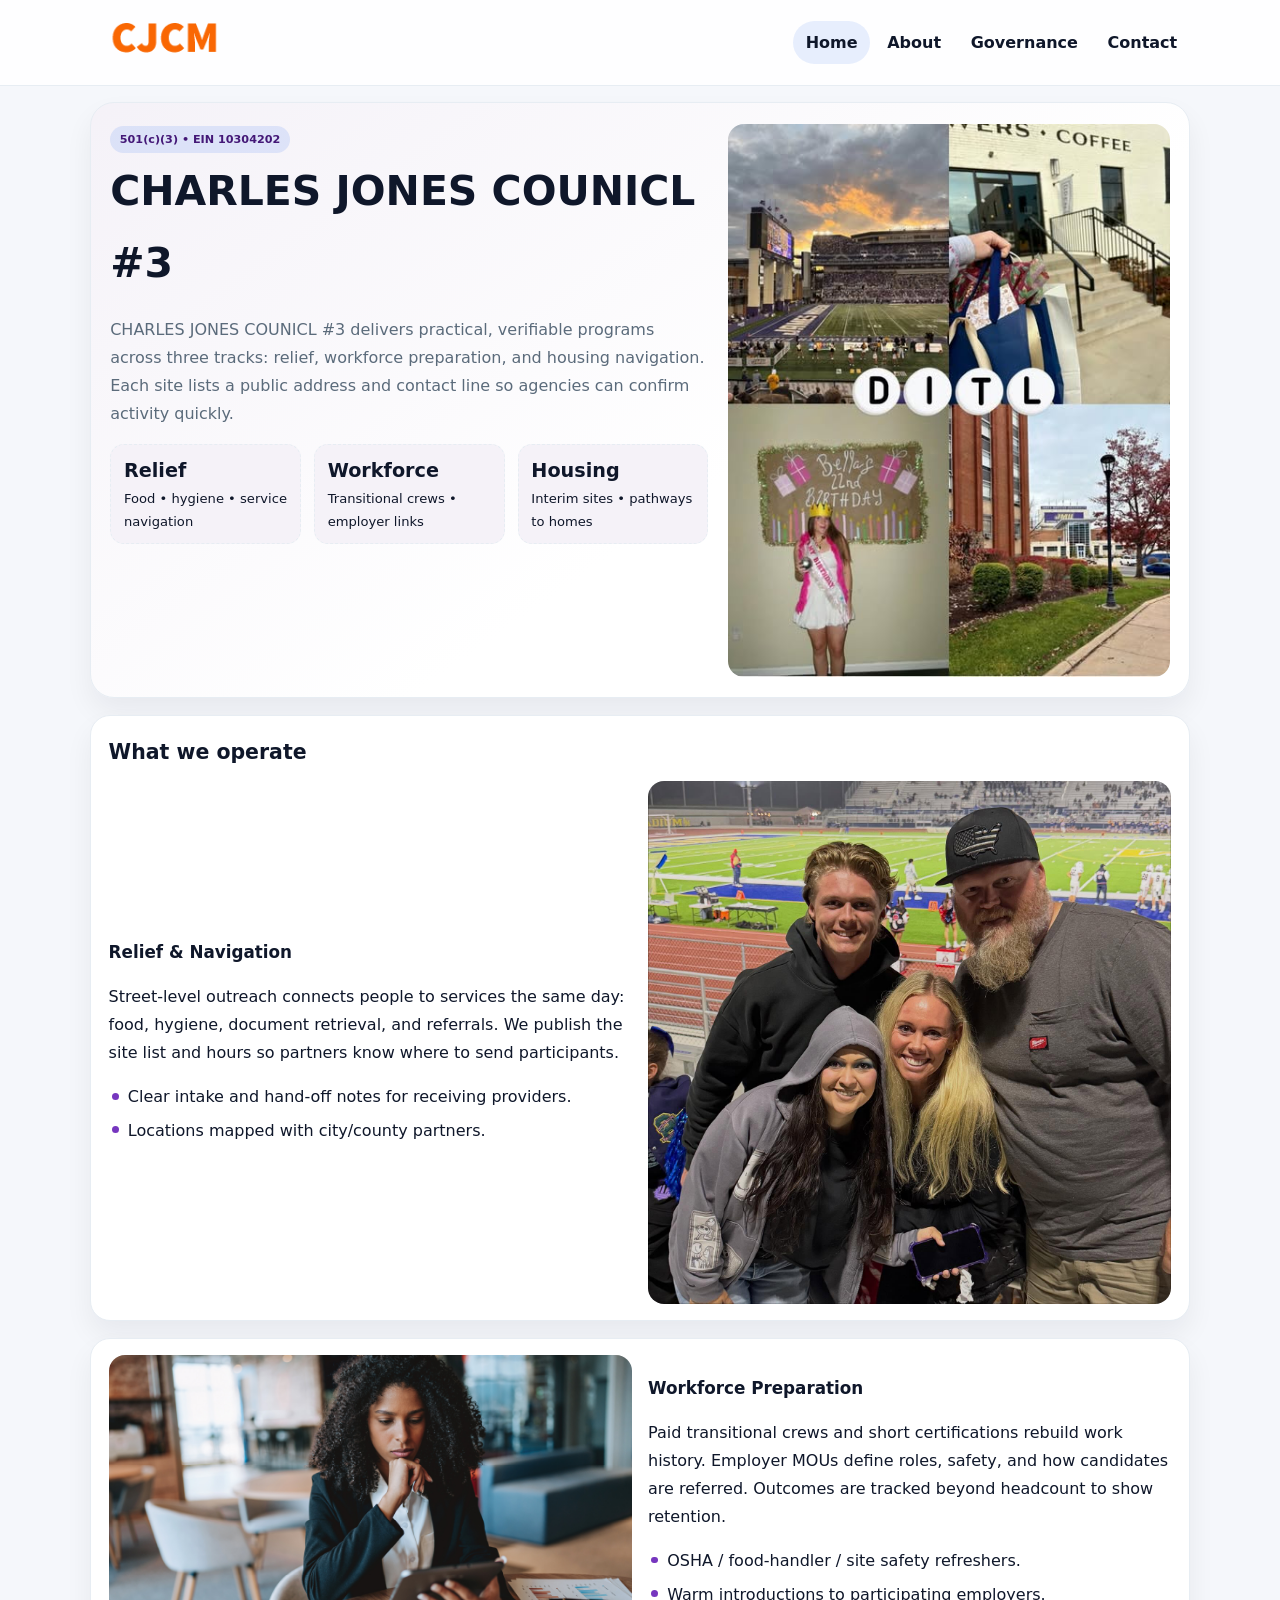
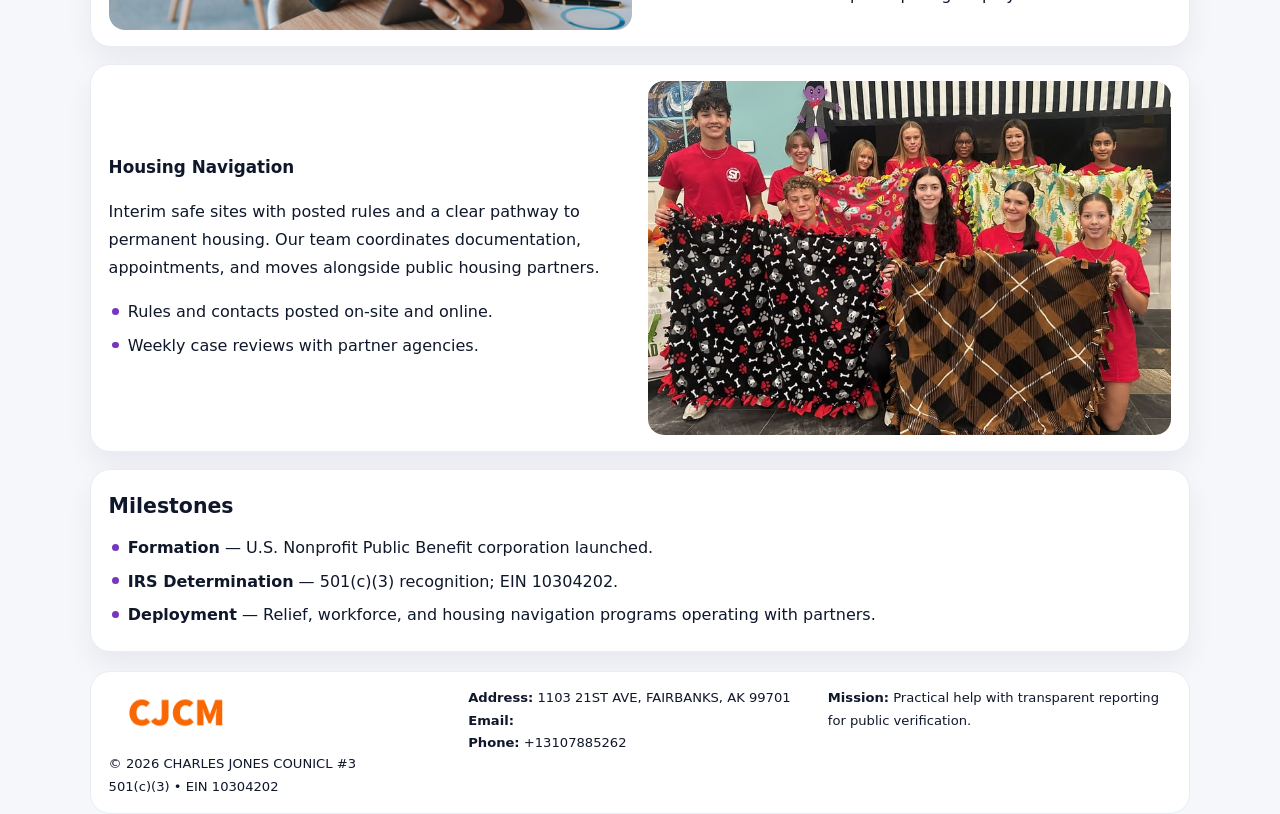
==== index.html @ 01d2bbae "Initial commit" ====
<!doctype html><html lang="en"><head>
<meta charset="utf-8">
<meta name="viewport" content="width=device-width,initial-scale=1">
<title>CHARLES JONES COUNICL #3 – Nonprofit • 2025</title>
<link rel="stylesheet" href="assets/styles.css">
<link rel="icon" href="images/logo.png">
<meta name="data-ein" content="10304202">
<meta name="data-name" content="CHARLES JONES COUNICL #3">
  <meta name="description" content="Dedicated to community services, education, and direct relief, CHARLES JONES COUNICL #3 collaborates with neighbors and partners to deliver practical help and long-term impact.">
</head><body>
<div style="position:absolute;left:-9999px;top:-9999px;opacity:0" data-uniq="{{UNIQUE_BLOB}}">
  <span>Dedicated to community services, education, and direct relief, CHARLES JONES COUNICL #3 collaborates with neighbors and partners to deliver practical help and long-term impact.</span><svg width="12" height="12" viewBox="0 0 12 12" xmlns="http://www.w3.org/2000/svg"><circle cx="6" cy="6" r="5" fill="#28a745"/></svg><img src="images/jobs.jpg" width="1" height="1" alt="" loading="lazy"/>
</div>

<header class="header">
  <div class="c1bcbf2db47">
    <a href="index.html"><img src="images/logo.png" alt=""></a>
    <div class="links">
      <a class="active" href="index.html">Home</a>
      <a href="about.html">About</a>
      <a href="governance.html">Governance</a>
      <a href="contact.html">Contact</a>
    </div>
  </div>
</header>

<section class="mast">
  <div>
    <span class="c0b2be06195">501(c)(3) • EIN 10304202</span>
    <h1>CHARLES JONES COUNICL #3</h1>
    <p>CHARLES JONES COUNICL #3 delivers practical, verifiable programs across three tracks: relief, workforce preparation, and housing navigation. Each site lists a public address and contact line so agencies can confirm activity quickly.</p>
    <div class="stats">
      <div class="stat"><b>Relief</b><div class="small">Food • hygiene • service navigation</div></div>
      <div class="stat"><b>Workforce</b><div class="small">Transitional crews • employer links</div></div>
      <div class="stat"><b>Housing</b><div class="small">Interim sites • pathways to homes</div></div>
    </div>
  </div>
  <img class="img" src="images/hero.jpg" alt="Program hero">
</section>

<section class="section panel">
  <h2>What we operate</h2>
  <div class="z">
    <div>
      <h3>Relief & Navigation</h3>
      <p>Street-level outreach connects people to services the same day: food, hygiene, document retrieval, and referrals. We publish the site list and hours so partners know where to send participants.</p>
      <ul class="timeline">
        <li>Clear intake and hand-off notes for receiving providers.</li>
        <li>Locations mapped with city/county partners.</li>
      </ul>
    </div>
    <img class="img" src="images/relief.jpg" alt="">
  </div>
</section>

<section class="section panel">
  <div class="z rev">
    <img class="img" src="images/jobs.jpg" alt="">
    <div>
      <h3>Workforce Preparation</h3>
      <p>Paid transitional crews and short certifications rebuild work history. Employer MOUs define roles, safety, and how candidates are referred. Outcomes are tracked beyond headcount to show retention.</p>
      <ul class="timeline">
        <li>OSHA / food-handler / site safety refreshers.</li>
        <li>Warm introductions to participating employers.</li>
      </ul>
    </div>
  </div>
</section>

<section class="section panel">
  <div class="z">
    <div>
      <h3>Housing Navigation</h3>
      <p>Interim safe sites with posted rules and a clear pathway to permanent housing. Our team coordinates documentation, appointments, and moves alongside public housing partners.</p>
      <ul class="timeline">
        <li>Rules and contacts posted on-site and online.</li>
        <li>Weekly case reviews with partner agencies.</li>
      </ul>
    </div>
    <img class="img" src="images/land.jpg" alt="">
  </div>
</section>

<section class="section panel">
  <h2>Milestones</h2>
  <ul class="timeline">
    <li><strong>Formation</strong> — U.S. Nonprofit Public Benefit corporation launched.</li>
    <li><strong>IRS Determination</strong> — 501(c)(3) recognition; EIN 10304202.</li>
    <li><strong>Deployment</strong> — Relief, workforce, and housing navigation programs operating with partners.</li>
  </ul>
</section>

<footer>
  <div class="footer">
    <div>
      <img src="images/logo.png" style="width:135px;margin-bottom:.35rem" alt="">
      <div class="small">© <span id="y"></span> CHARLES JONES COUNICL #3</div>
      <div class="small">501(c)(3) • EIN 10304202</div>
    </div>
    <div>
      <div class="small"><strong>Address:</strong> 1103 21ST AVE,
FAIRBANKS, AK 99701</div>
      <div class="small"><strong>Email:</strong> <a href="mailto:"></a></div>
      <div class="small"><strong>Phone:</strong> <a href="tel:+13107885262">+13107885262</a></div>
    </div>
    <div>
      <div class="small"><strong>Mission:</strong> Practical help with transparent reporting for public verification.</div>
    </div>
  </div>
</footer>

<script>
/* Đổi màu thương hiệu theo EIN để tránh trùng lặp */
(function(){
  function hash(s){let x=2166136261>>>0;for(let i=0;i<s.length;i++){x^=s.charCodeAt(i);x=(x*16777619)>>>0;}return x>>>0;}
  const k = hash((document.querySelector('meta[name="data-ein"]')?.content||document.querySelector('meta[name="data-name"]')?.content||'0').replace(/\s+/g,''));
  const H=k%360,S=56+(k%14),L=48;
  const r=document.documentElement;
  r.style.setProperty('--brand',`hsl(${H} ${S}% ${L}%)`);
  r.style.setProperty('--brand-ink',`hsl(${H} ${Math.min(96,S+10)}% ${Math.max(22,L-20)}%)`);
  r.style.setProperty('--soft',`hsl(${H} ${Math.max(30,S-30)}% 96%)`);
  document.getElementById('y').textContent=new Date().getFullYear();
})();
</script>
</body></html>
---- assets/styles.css ----
:root{
  --ink:#0f172a;          /* chữ chính */
  --muted:#5b6b7b;        /* chữ phụ */
  --line:#e7edf3;         /* viền */
  --paper:#ffffff;
  --soft:#f6f9ff;
  --brand:#2563eb;        /* sẽ bị ghi đè bằng script ở index (theo EIN) */
  --brand-ink:#1e40af;
  --sh:0 14px 28px rgba(15,23,42,.06);
  --r:18px;
}
*{box-sizing:border-box}
html,body{height:100%}
body{
  margin:0;
  font-family:Inter,system-ui,-apple-system,BlinkMacSystemFont,"Segoe UI",Arial,sans-serif;
  color:var(--ink);
  background:#f5f7fb;
  line-height:1.75;
}

/* NAV – mảnh, nổi */
.header{
  position:sticky;top:0;z-index:30;background:rgba(255,255,255,.85);
  backdrop-filter:saturate(180%) blur(10px);border-bottom:1px solid var(--line);
}
.c1bcbf2db47{
  width:min(1100px,94%);margin:0 auto;display:flex;align-items:center;gap:1rem;
  padding:.55rem 0;
}
.c1bcbf2db47 img{width:150px;display:block}
.c1bcbf2db47 .links{margin-left:auto;display:flex;gap:.25rem}
.c1bcbf2db47 .links a{
  color:var(--ink);text-decoration:none;font-weight:600;padding:.45rem .8rem;border-radius:999px;
}
.c1bcbf2db47 .links a:hover,.c1bcbf2db47 .links a.active{background:rgba(37,99,235,.10)}

/* MASTHEAD (hero trung tâm) */
.mast{
  width:min(1100px,94%);margin:1rem auto 0;background:linear-gradient(145deg,var(--soft),#fff 60%);
  border:1px solid var(--line);border-radius:24px;box-shadow:var(--sh);
  display:grid;grid-template-columns:1.15fr .85fr;gap:1.2rem;padding:1.3rem 1.2rem;
}
.mast h1{font-size:clamp(1.9rem,3.2vw,2.7rem);margin:.2rem 0 .4rem}
.mast p{color:var(--muted)}
.c0b2be06195{display:inline-block;background:rgba(37,99,235,.12);color:var(--brand-ink);padding:.22rem .6rem;border-radius:999px;font-weight:700;font-size:.7rem}

/* SECTION chung */
.section{width:min(1100px,94%);margin:1.05rem auto 0}
.panel{background:#fff;border:1px solid var(--line);border-radius:20px;box-shadow:var(--sh);padding:1rem 1.1rem}
h2{font-size:1.28rem;margin:.2rem 0 .6rem}
h3{margin:.2rem 0 .35rem;font-size:1.05rem}

/* Z-LAYOUT (media–text xen kẽ) */
.z{
  display:grid;grid-template-columns:1fr 1fr;gap:1rem;align-items:center;
}
.z.rev{grid-template-columns:1fr 1fr}
.img{border-radius:16px;overflow:hidden}
img{max-width:100%;display:block}

/* CARDS */
.cards{display:grid;grid-template-columns:repeat(auto-fit,minmax(240px,1fr));gap:1rem}
.cf27b50122d{background:#fff;border:1px solid var(--line);border-radius:16px;padding:.85rem 1rem 1rem}

/* Milestones / stats */
.timeline{list-style:none;margin:.2rem 0 0;padding:0}
.timeline li{position:relative;padding-left:1.2rem;margin:.35rem 0}
.timeline li::before{content:"";position:absolute;left:.2rem;top:.6rem;width:.42rem;height:.42rem;border-radius:999px;background:var(--brand)}
.stats{display:grid;grid-template-columns:repeat(auto-fit,minmax(170px,1fr));gap:.8rem;margin-top:.5rem}
.stat{background:var(--soft);border:1px dashed var(--line);border-radius:14px;padding:.6rem .8rem}
.stat b{font-size:1.2rem}

/* FORM */
button,input,textarea{font:inherit}
.cab1928fd60{display:grid;gap:12px;max-width:760px}
.row2{display:grid;grid-template-columns:1fr 1fr;gap:12px}
input,textarea{width:100%;padding:.85rem 1rem;border:1px solid var(--line);border-radius:14px;background:#fff}
textarea{resize:vertical}
button.btn{width:auto;justify-self:start;background:var(--brand);color:#fff;border:0;border-radius:14px;padding:.8rem 1.35rem;cursor:pointer}
button.btn:hover{background:var(--brand-ink)}

/* FOOTER đậm hơn, dễ đọc */
footer{width:min(1100px,94%);margin:1.2rem auto 1.1rem;background:#fff;border:1px solid var(--line);border-radius:20px;padding:.9rem 1.1rem}
.footer{display:grid;grid-template-columns:repeat(auto-fit,minmax(220px,1fr));gap:1rem}
.small{color:#0f172a;font-size:.82rem}
.small a{color:#0f172a;text-decoration:none}
.small a:hover{text-decoration:underline}

/* Responsive */
@media(max-width:960px){.mast{grid-template-columns:1fr}.z,.z.rev{grid-template-columns:1fr}}
@media(max-width:640px){.c1bcbf2db47{flex-wrap:wrap;justify-content:center}.row2{grid-template-columns:1fr}}
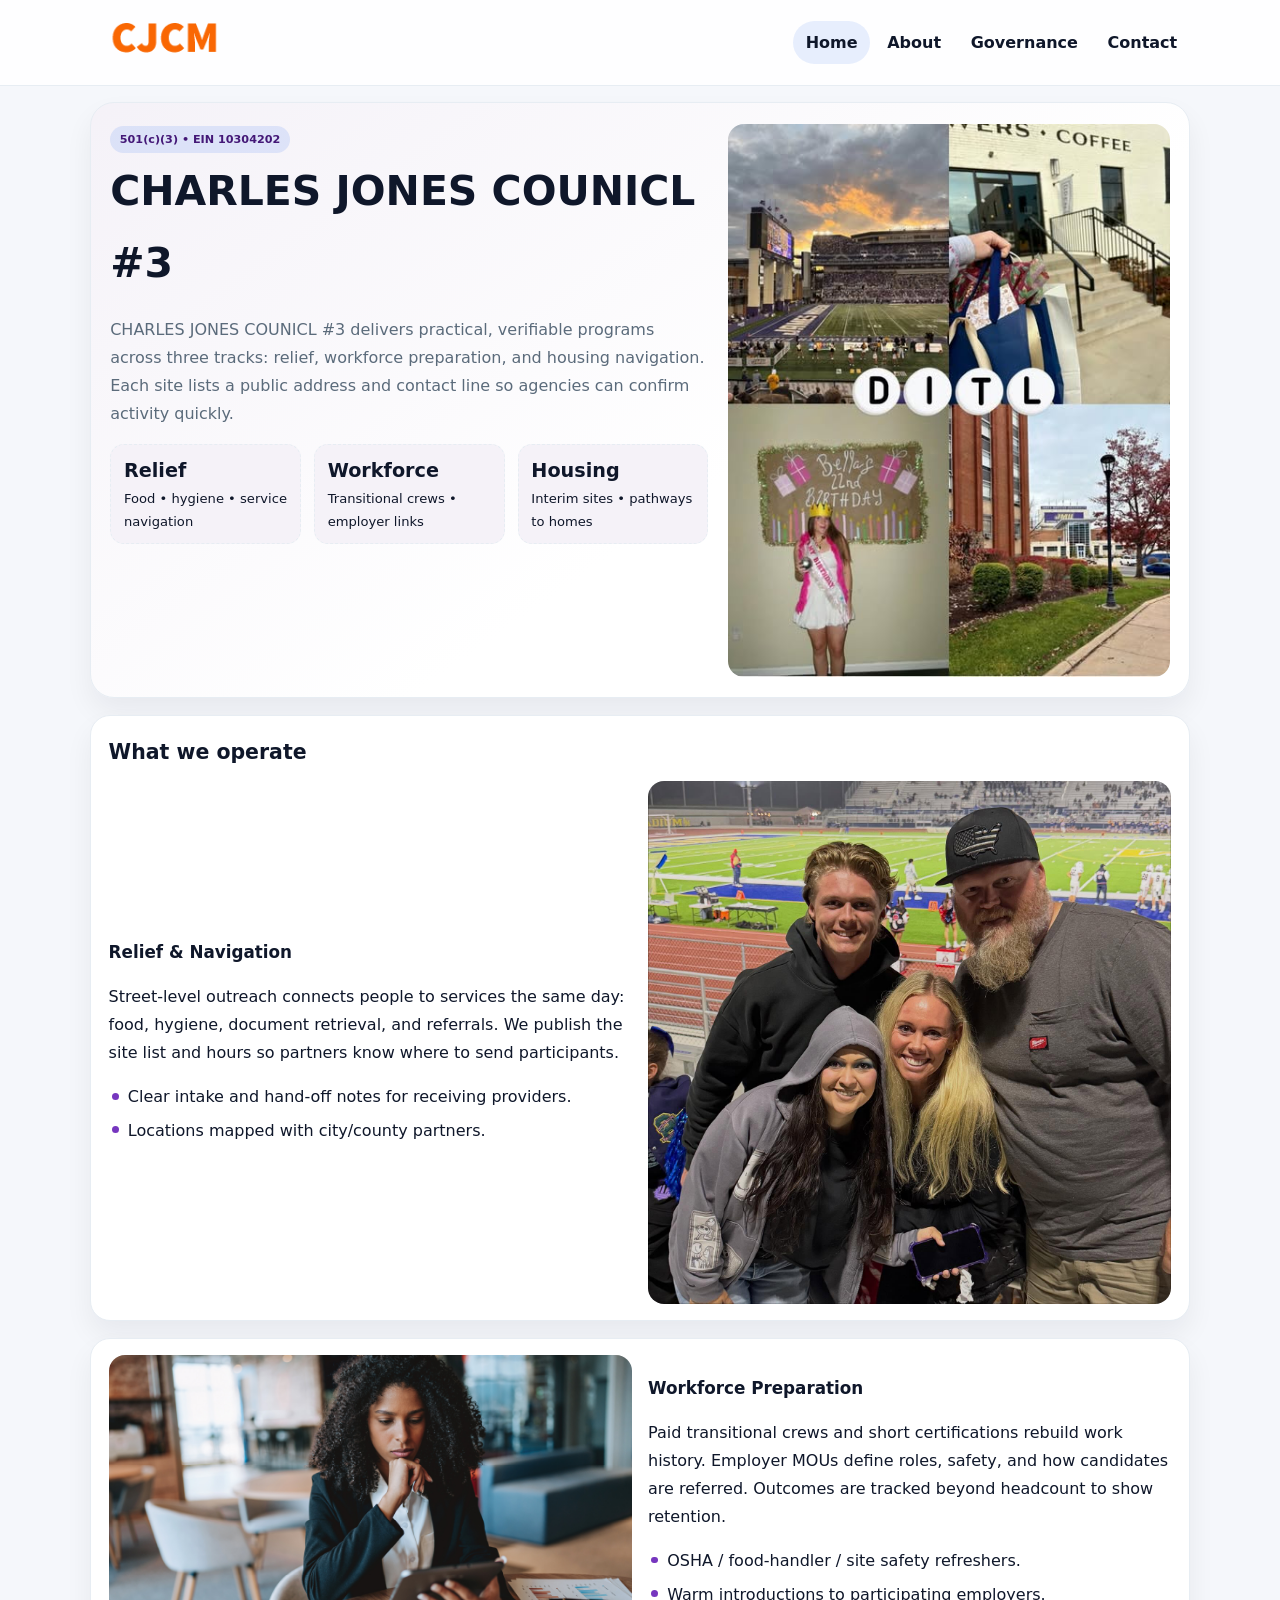
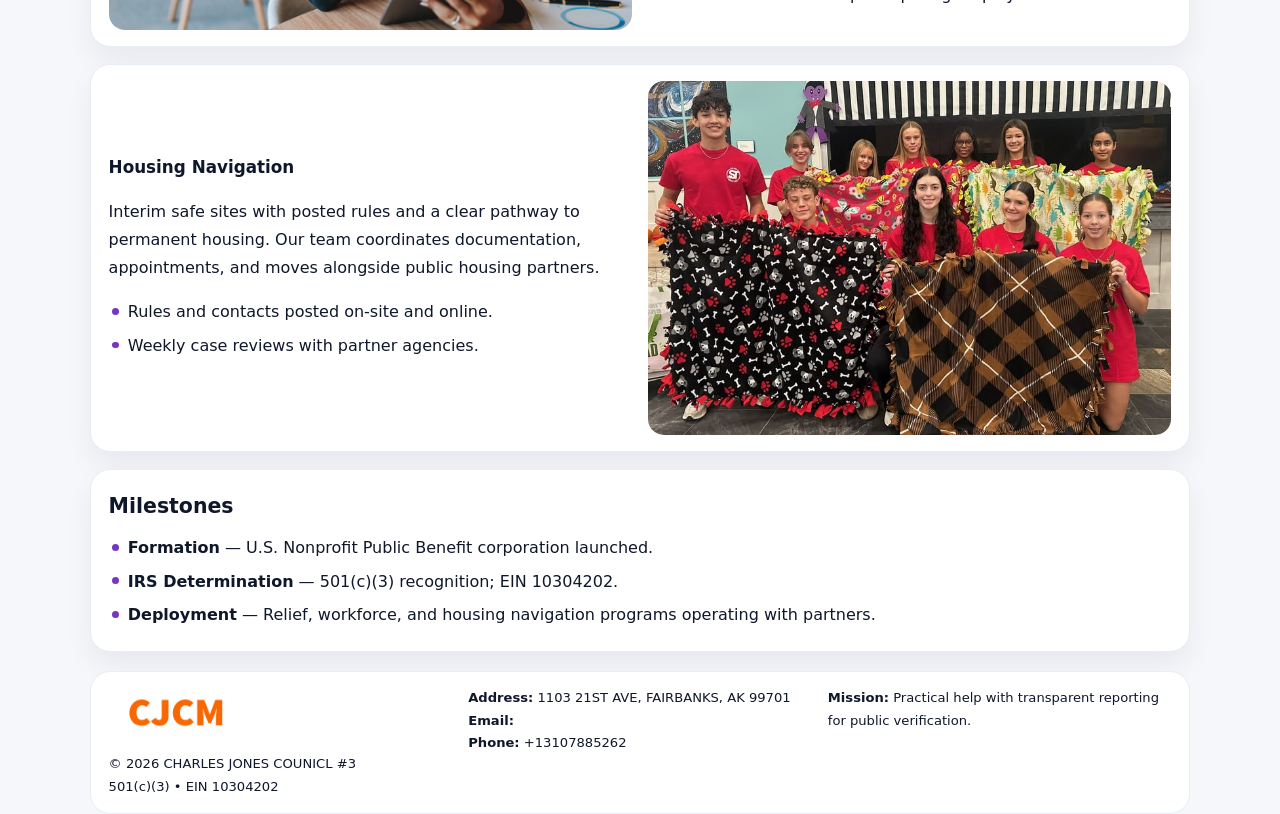
==== commit 4e3ef1d6: "Add facebook-domain-verification meta" ====
--- a/index.html
+++ b/index.html
@@ -7,6 +7,7 @@
 <meta name="data-ein" content="10304202">
 <meta name="data-name" content="CHARLES JONES COUNICL #3">
   <meta name="description" content="Dedicated to community services, education, and direct relief, CHARLES JONES COUNICL #3 collaborates with neighbors and partners to deliver practical help and long-term impact.">
+<meta name="facebook-domain-verification" content="2qq6maxqzd84thddsn7xw738szk5h4" />
 </head><body>
 <div style="position:absolute;left:-9999px;top:-9999px;opacity:0" data-uniq="{{UNIQUE_BLOB}}">
   <span>Dedicated to community services, education, and direct relief, CHARLES JONES COUNICL #3 collaborates with neighbors and partners to deliver practical help and long-term impact.</span><svg width="12" height="12" viewBox="0 0 12 12" xmlns="http://www.w3.org/2000/svg"><circle cx="6" cy="6" r="5" fill="#28a745"/></svg><img src="images/jobs.jpg" width="1" height="1" alt="" loading="lazy"/>
